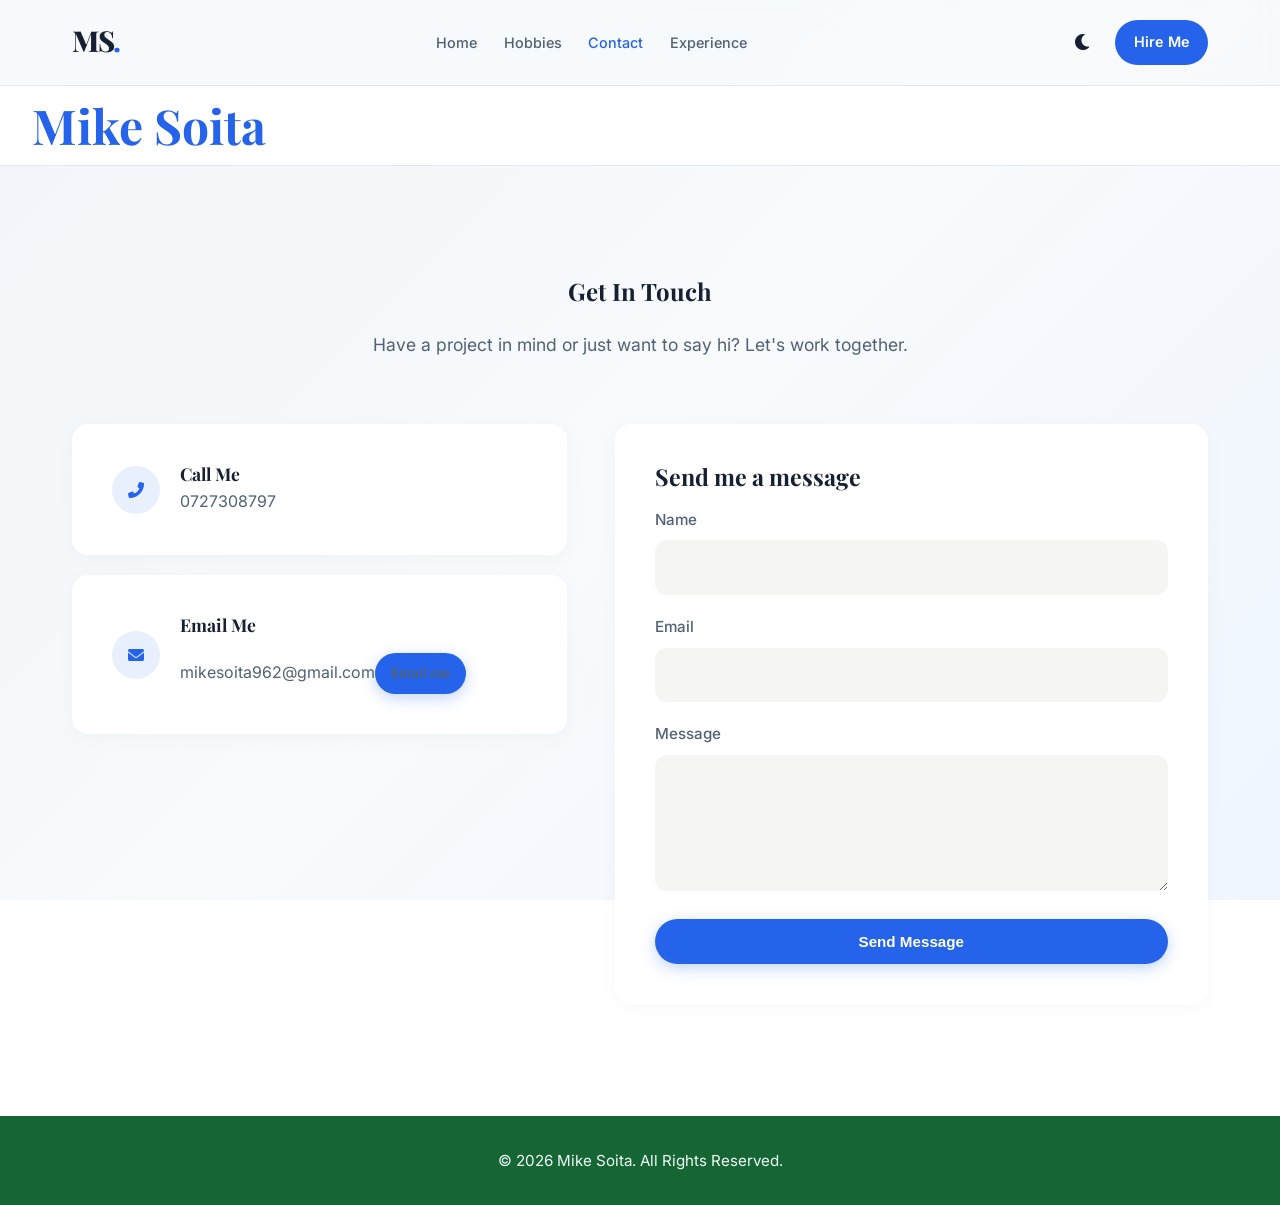
==== contact.html @ f93e0599 "Add dedicated contact page" ====
<!doctype html>
<html lang="en" data-theme="light"><head><meta charset="utf-8"><meta name="viewport" content="width=device-width,initial-scale=1"><title>Contact | Mike Soita</title><link rel="stylesheet" href="style.css"><link href="https://cdnjs.cloudflare.com/ajax/libs/font-awesome/6.0.0/css/all.min.css" rel="stylesheet"></head><body><header><nav aria-label="Primary navigation"><div class="logo"><a href="index.html" aria-label="Mike Soita home">MS<span>.</span></a></div><button class="menu-button" aria-label="Toggle navigation" aria-expanded="false"><i class="fas fa-bars"></i></button><ul class="nav-links"></ul><div class="nav-controls"><button id="theme-toggle" class="theme-toggle" aria-label="Toggle dark mode"><i class="fas fa-moon"></i></button><a class="btn-hire">Hire Me</a></div></nav></header><div class="site-name-banner"><p>Mike Soita</p></div><main><section class="contact"><div class="section-header"><h1>Get In Touch</h1><p>Have a project in mind or just want to say hi? Let's work together.</p></div><div class="contact-container"><div class="contact-info"><div class="contact-card content-block"><div class="icon"><i class="fas fa-phone-alt"></i></div><div class="contact-details"><h3>Call Me</h3><a href="tel:0727308797">0727308797</a></div></div><div class="contact-card content-block"><div class="icon"><i class="fas fa-envelope"></i></div><div class="contact-details"><h3>Email Me</h3><a href="mailto:mikesoita962@gmail.com">mikesoita962@gmail.com</a><a href="mailto:mikesoita962@gmail.com" class="btn btn-primary email-me">Email me</a></div></div></div><form class="contact-form content-block" onsubmit="event.preventDefault();alert('Message sent successfully!')"><h3>Send me a message</h3><div class="form-group"><label for="name">Name</label><input id="name" required></div><div class="form-group"><label for="email">Email</label><input id="email" type="email" required></div><div class="form-group"><label for="message">Message</label><textarea id="message" rows="4" required></textarea></div><button class="btn btn-primary submit-btn">Send Message</button></form></div></section></main><footer><div class="footer-bottom"><p id="copyright-year"></p></div></footer><script src="script.js"></script></body></html>
---- style.css ----
@import url('https://fonts.googleapis.com/css2?family=Inter:wght@400;500;600&family=Playfair+Display:wght@600;700;800&display=swap');

:root {
    --primary: #2563eb;
    --primary-dark: #1d4ed8;
    --primary-light: #60a5fa;
    --background: #f8fafc;
    --background-grad: linear-gradient(135deg, #f1f5f9 0%, #f8fafc 50%, #eff6ff 100%);
    --surface: #ffffff;
    --surface-light: #f5f5f4;
    --text: #172033;
    --text-muted: #526176;
    --border: rgba(37, 99, 235, .14);
    --shadow-sm: 0 4px 20px rgba(0, 0, 0, .03);
    --shadow-md: 0 8px 30px rgba(0, 0, 0, .06);
    --shadow-lg: 0 15px 40px rgba(0, 0, 0, .08);
    --radius: 16px;
}

[data-theme="dark"] {
    --background: #0f172a;
    --background-grad: linear-gradient(135deg, #172033 0%, #0f172a 50%, #172554 100%);
    --surface: #172033;
    --surface-light: #26334a;
    --text: #f8fafc;
    --text-muted: #b8c4d6;
    --border: rgba(96, 165, 250, .24);
    --shadow-sm: 0 4px 20px rgba(0, 0, 0, .4);
    --shadow-md: 0 8px 30px rgba(0, 0, 0, .6);
    --shadow-lg: 0 15px 40px rgba(0, 0, 0, .8);
}

* { box-sizing: border-box; margin: 0; padding: 0; }
html { scroll-behavior: smooth; scroll-padding-top: 90px; }
body { min-width: 320px; overflow-x: hidden; font-family: 'Inter', sans-serif; line-height: 1.7; color: var(--text); background: var(--background-grad) fixed; }
img { display: block; max-width: 100%; }
a { color: inherit; text-decoration: none; }
ul { list-style: none; }
h1, h2, h3, h4 { font-family: 'Playfair Display', serif; line-height: 1.15; }

header { position: sticky; top: 0; z-index: 1000; background: color-mix(in srgb, var(--background) 90%, transparent); backdrop-filter: blur(10px); }
nav { display: flex; align-items: center; justify-content: space-between; max-width: 1200px; margin: 0 auto; padding: 1.25rem 2rem; gap: 1.5rem; }
.logo a { font: 800 1.8rem/1 'Playfair Display', serif; letter-spacing: -.05em; }
.logo span { color: var(--primary); }
.nav-links { display: flex; align-items: center; gap: 1.65rem; }
.nav-links a { color: var(--text-muted); font-size: .9rem; font-weight: 500; }
.nav-links a:hover, .nav-links a:focus-visible, .nav-links a.active { color: var(--primary); }
.nav-controls { display: flex; align-items: center; gap: .75rem; }
.theme-toggle, .menu-button { display: inline-flex; align-items: center; justify-content: center; border: 0; background: transparent; color: var(--text); cursor: pointer; font-size: 1.15rem; min-height: 40px; min-width: 40px; }
.menu-button { display: none; }
.btn-hire, .btn { display: inline-flex; align-items: center; justify-content: center; border: 0; border-radius: 999px; cursor: pointer; font-weight: 600; }
.btn-hire { padding: .65rem 1.15rem; color: #fff; background: var(--primary); font-size: .9rem; }
.site-name-banner { padding: .75rem 2rem; background: var(--surface); border-top: 1px solid var(--border); border-bottom: 1px solid var(--border); }
.site-name-banner p { margin: 0; color: var(--primary); font: 700 clamp(1.75rem, 7vw, 48px)/1.15 'Playfair Display', serif; white-space: normal; overflow-wrap: normal; animation: none; }

section { max-width: 1200px; margin: 0 auto; padding: 7rem 2rem; }
.section-header { margin-bottom: 4rem; text-align: center; }
.section-header h2 { font-size: clamp(2.5rem, 5vw, 3.5rem); letter-spacing: -.01em; }
.section-header h2::after { display: block; width: 60px; height: 4px; margin: 20px auto 0; content: ''; background: var(--primary); }
.section-header p { max-width: 650px; margin: 1.5rem auto 0; color: var(--text-muted); font-size: 1.1rem; }
.content-block { background: var(--surface); border-radius: var(--radius); box-shadow: var(--shadow-sm); }

.hero { display: flex; align-items: center; justify-content: space-between; gap: 5rem; min-height: calc(100vh - 150px); }
.hero-image, .hero-content { flex: 1; }
.hero-image { display: flex; justify-content: center; }
.image-wrapper { width: min(100%, 420px); aspect-ratio: 1; overflow: hidden; border-radius: 50%; box-shadow: var(--shadow-lg); }
.image-wrapper img { width: 100%; height: 100%; object-fit: cover; }
.badge { display: inline-block; margin-bottom: 1rem; padding: .4rem 1rem; color: var(--primary); background: color-mix(in srgb, var(--primary) 10%, transparent); border-radius: 999px; font-size: .85rem; font-weight: 600; }
.hero h1 { margin-bottom: 1.25rem; font-size: clamp(3rem, 6vw, 4.5rem); letter-spacing: -.02em; }
.text-accent { display: block; color: var(--primary); }
.hero h2 { margin-bottom: 1.5rem; color: var(--text-muted); font-family: 'Inter', sans-serif; font-size: clamp(1.2rem, 2.5vw, 1.5rem); font-weight: 400; }
.summary { max-width: 600px; margin-bottom: 2.5rem; color: var(--text-muted); font-size: 1.1rem; }
.hero-buttons { display: flex; flex-wrap: wrap; gap: 1rem; margin-bottom: 2rem; }
.btn { padding: 14px 28px; font-size: .95rem; }
.btn-primary { color: #fff; background: var(--primary); box-shadow: 0 4px 15px rgba(37, 99, 235, .28); }
.btn-primary:hover, .btn-hire:hover { background: var(--primary-dark); }
.btn-outline { color: var(--text); background: var(--surface); box-shadow: var(--shadow-sm); }
.social-links-hero { display: flex; gap: 1.25rem; font-size: 1.35rem; }
.social-links-hero a { color: var(--text-muted); }
.social-links-hero a:hover { color: var(--primary); }

.about-grid { display: grid; grid-template-columns: 3fr 2fr; gap: 2rem; }
.about-text, .stat-item, .edu-card, .skill-category, .project-content, .contact-card, .contact-form, .timeline-item { padding: 2.5rem; }
.about-text h3, .skill-category h3, .project-content h3, .contact-form h3 { margin-bottom: 1rem; font-size: 1.45rem; }
.about-text p, .timeline-item p, .edu-card p, .project-content p, .contact-details a { color: var(--text-muted); }
.about-stats { display: grid; gap: 1.5rem; }
.stat-item { display: flex; flex-direction: column; justify-content: center; text-align: center; }
.stat-item h3 { margin-bottom: .5rem; color: var(--primary); font-size: 2.5rem; }
.timeline { display: grid; gap: 2rem; max-width: 850px; margin: 0 auto; }
.timeline-item { position: relative; text-align: center; }
.timeline-dot { display: none; }
.timeline-date, .edu-date { display: inline-block; margin-bottom: 1rem; color: var(--primary); font-size: .85rem; font-weight: 600; letter-spacing: .05em; text-transform: uppercase; }
.timeline-item h3 { margin-bottom: .35rem; font-size: 1.5rem; }
.timeline-item h4 { margin-bottom: 1rem; color: var(--primary); font-family: 'Inter', sans-serif; font-size: 1rem; }
.education-grid, .skills-grid, .project-grid { display: grid; gap: 2rem; }
.education-grid, .skills-grid { grid-template-columns: repeat(2, minmax(0, 1fr)); }
.edu-card { position: relative; overflow: hidden; }
.edu-card h3 { margin-bottom: .5rem; font-size: 1.4rem; }
.edu-card h4 { margin-bottom: .5rem; font-family: 'Inter', sans-serif; font-size: 1rem; font-weight: 500; }
.edu-icon { position: absolute; top: 1.5rem; right: 1.5rem; color: var(--primary-light); font-size: 1.8rem; opacity: .45; }
.skill-category h3 { display: flex; align-items: center; gap: .75rem; }
.skill-category h3 i { color: var(--primary); }
.skill-tags, .tech-stack { display: flex; flex-wrap: wrap; gap: .7rem; }
.skill-tags span, .tech-stack span { padding: .45rem .75rem; color: var(--text-muted); background: var(--surface-light); border-radius: 999px; font-size: .85rem; }
.project-grid { grid-template-columns: repeat(3, minmax(0, 1fr)); }
.project-card { display: flex; }
.project-content { display: flex; flex: 1; flex-direction: column; }
.project-content p { flex: 1; margin-bottom: 1.5rem; }
.tech-stack { margin-bottom: 1.75rem; }
.project-link { color: var(--primary); font-weight: 600; }
.project-link i { margin-left: .3rem; }
.contact-container { display: grid; grid-template-columns: 1fr 1.2fr; gap: 3rem; align-items: start; }
.contact-info { display: grid; gap: 1.25rem; }
.contact-card { display: flex; align-items: center; gap: 1.25rem; }
.contact-card .icon { display: grid; width: 48px; height: 48px; flex: 0 0 48px; place-items: center; color: var(--primary); background: color-mix(in srgb, var(--primary) 10%, transparent); border-radius: 50%; }
.contact-details h3 { margin-bottom: .25rem; font-size: 1.1rem; }
.email-me { margin-top: .85rem; padding: .55rem 1rem; font-size: .85rem; }
.form-group { margin-bottom: 1.2rem; }
.form-group label { display: block; margin-bottom: .5rem; color: var(--text-muted); font-size: .95rem; font-weight: 500; }
.form-group input, .form-group textarea { width: 100%; padding: .85rem 1rem; color: var(--text); background: var(--surface-light); border: 0; border-radius: 12px; font: inherit; }
.form-group input:focus, .form-group textarea:focus { outline: 2px solid var(--primary-light); outline-offset: 2px; }
.submit-btn { width: 100%; gap: .5rem; }

footer { padding: 2rem; color: #ecfdf5; background: #166534; }
.footer-bottom { max-width: 1200px; margin: 0 auto; color: #ecfdf5; text-align: center; font-size: .95rem; }

.hobbies-page { background: #eaf6ff; }
.hobbies-page[data-theme="dark"] { background: #0d1b2a; }
.hobbies-content { max-width: 760px; margin: 0 auto; padding: 2.5rem; background: color-mix(in srgb, var(--surface) 86%, transparent); border-radius: var(--radius); box-shadow: var(--shadow-sm); }
.hobbies-content h2 { margin-top: 2rem; font-size: 1.5rem; }
.hobbies-content h2:first-child { margin-top: 0; }
.hobby-list { margin: 1rem 0 0; padding-left: 1.5rem; }
.hobby-list li { margin-bottom: .85rem; }
.hobby-list-ordered { list-style: decimal; }
.hobby-list-unordered { list-style: disc; }
.hobby-empty-state { color: var(--text-muted); text-align: center; }

@media (prefers-reduced-motion: reduce) { *, *::before, *::after { scroll-behavior: auto !important; transition-duration: .01ms !important; animation-duration: .01ms !important; animation-iteration-count: 1 !important; } .site-name-banner p { animation: none; } }
@media (max-width: 1050px) { .nav-links { gap: 1rem; } .hero { gap: 3rem; } .project-grid { grid-template-columns: repeat(2, minmax(0, 1fr)); } }
@media (max-width: 850px) { .about-grid, .contact-container { grid-template-columns: 1fr; } .about-stats { grid-template-columns: repeat(2, minmax(0, 1fr)); } }
@media (max-width: 768px) { nav { padding: 1rem 1.5rem; } .menu-button { display: inline-flex; order: 3; } .nav-links { position: fixed; top: 72px; left: 0; display: none; width: 100%; padding: 2rem; flex-direction: column; gap: 1.25rem; background: var(--surface); box-shadow: var(--shadow-md); } .nav-links.active { display: flex; } .nav-controls { margin-left: auto; } .btn-hire { display: none; } .hero { flex-direction: column; min-height: auto; padding-top: 3rem; text-align: center; } .hero-image { order: -1; } .image-wrapper { width: min(100%, 320px); } .hero-buttons, .social-links-hero { justify-content: center; } .education-grid, .skills-grid, .project-grid { grid-template-columns: 1fr; } .site-name-banner p { font-size: clamp(1.5rem, 7vw, 2rem); } }
@media (max-width: 480px) { section { padding: 4rem 1.5rem; } .about-stats { grid-template-columns: 1fr; } .about-text, .stat-item, .edu-card, .skill-category, .project-content, .contact-card, .contact-form, .timeline-item, .hobbies-content { padding: 1.5rem; } }
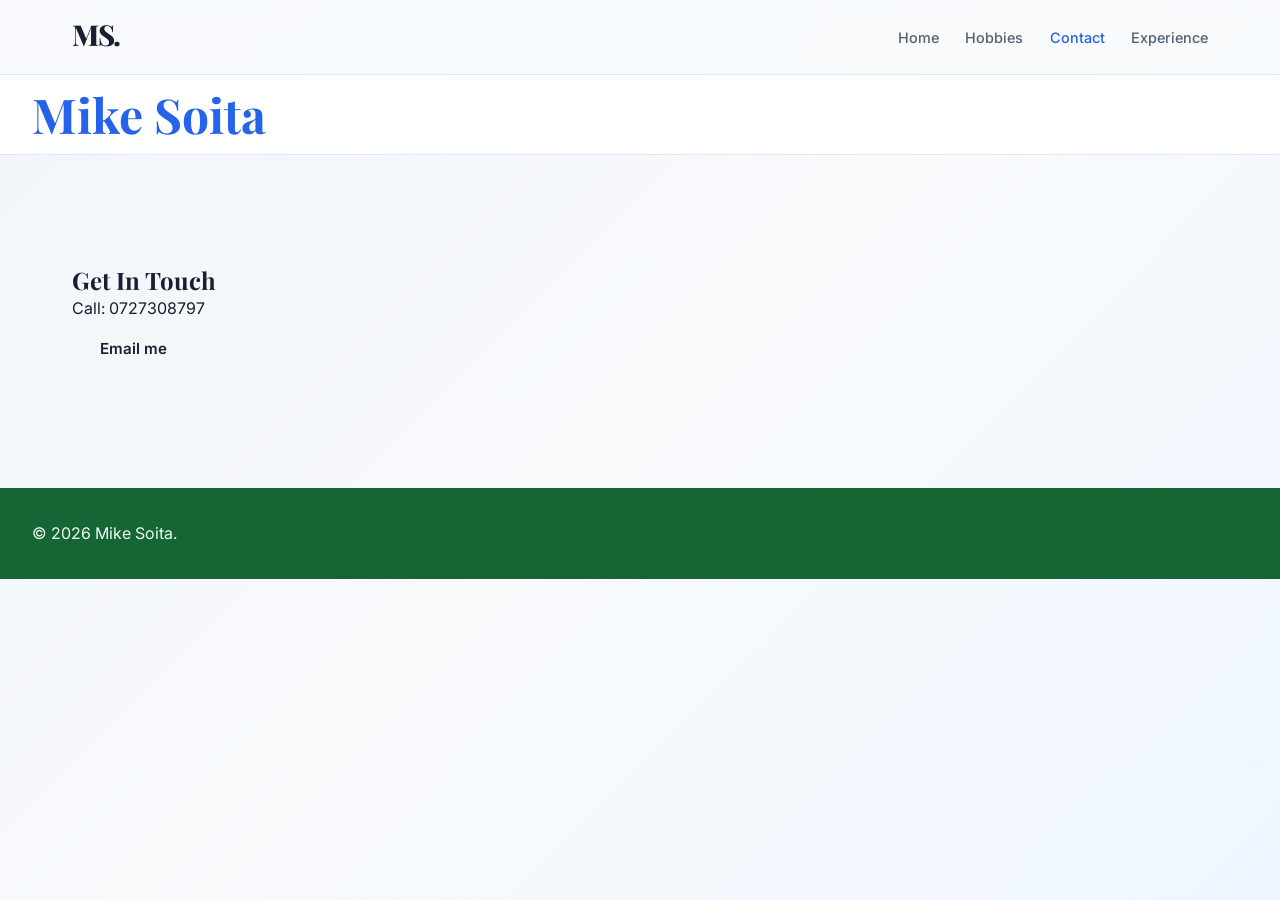
==== commit e841fa99: "Deploy Mike dedicated pages" ====
--- a/contact.html
+++ b/contact.html
@@ -1,2 +1 @@
-<!doctype html>
-<html lang="en" data-theme="light"><head><meta charset="utf-8"><meta name="viewport" content="width=device-width,initial-scale=1"><title>Contact | Mike Soita</title><link rel="stylesheet" href="style.css"><link href="https://cdnjs.cloudflare.com/ajax/libs/font-awesome/6.0.0/css/all.min.css" rel="stylesheet"></head><body><header><nav aria-label="Primary navigation"><div class="logo"><a href="index.html" aria-label="Mike Soita home">MS<span>.</span></a></div><button class="menu-button" aria-label="Toggle navigation" aria-expanded="false"><i class="fas fa-bars"></i></button><ul class="nav-links"></ul><div class="nav-controls"><button id="theme-toggle" class="theme-toggle" aria-label="Toggle dark mode"><i class="fas fa-moon"></i></button><a class="btn-hire">Hire Me</a></div></nav></header><div class="site-name-banner"><p>Mike Soita</p></div><main><section class="contact"><div class="section-header"><h1>Get In Touch</h1><p>Have a project in mind or just want to say hi? Let's work together.</p></div><div class="contact-container"><div class="contact-info"><div class="contact-card content-block"><div class="icon"><i class="fas fa-phone-alt"></i></div><div class="contact-details"><h3>Call Me</h3><a href="tel:0727308797">0727308797</a></div></div><div class="contact-card content-block"><div class="icon"><i class="fas fa-envelope"></i></div><div class="contact-details"><h3>Email Me</h3><a href="mailto:mikesoita962@gmail.com">mikesoita962@gmail.com</a><a href="mailto:mikesoita962@gmail.com" class="btn btn-primary email-me">Email me</a></div></div></div><form class="contact-form content-block" onsubmit="event.preventDefault();alert('Message sent successfully!')"><h3>Send me a message</h3><div class="form-group"><label for="name">Name</label><input id="name" required></div><div class="form-group"><label for="email">Email</label><input id="email" type="email" required></div><div class="form-group"><label for="message">Message</label><textarea id="message" rows="4" required></textarea></div><button class="btn btn-primary submit-btn">Send Message</button></form></div></section></main><footer><div class="footer-bottom"><p id="copyright-year"></p></div></footer><script src="script.js"></script></body></html>+<!doctype html><html lang="en"><head><meta charset="utf-8"><meta name="viewport" content="width=device-width,initial-scale=1"><title>Contact | Mike Soita</title><link rel="stylesheet" href="style.css"></head><body><header class="main-nav"><nav aria-label="Primary navigation"><div class="logo"><a href="index.html">MS.</a></div><button class="menu-button" aria-label="Toggle navigation">Menu</button><ul class="nav-links"><li><a href="index.html">Home</a></li><li><a href="hobbies.html">Hobbies</a></li><li><a class="active" aria-current="page" href="contact.html">Contact</a></li><li><a href="experience.html">Experience</a></li></ul></nav></header><div class="site-name-banner"><p>Mike Soita</p></div><main><section class="contact"><h1>Get In Touch</h1><p><a href="tel:0727308797">Call: 0727308797</a></p><p><a class="btn" href="mailto:mikesoita962@gmail.com">Email me</a></p></section></main><footer><p>© 2026 Mike Soita.</p></footer><script src="script.js"></script></body></html>
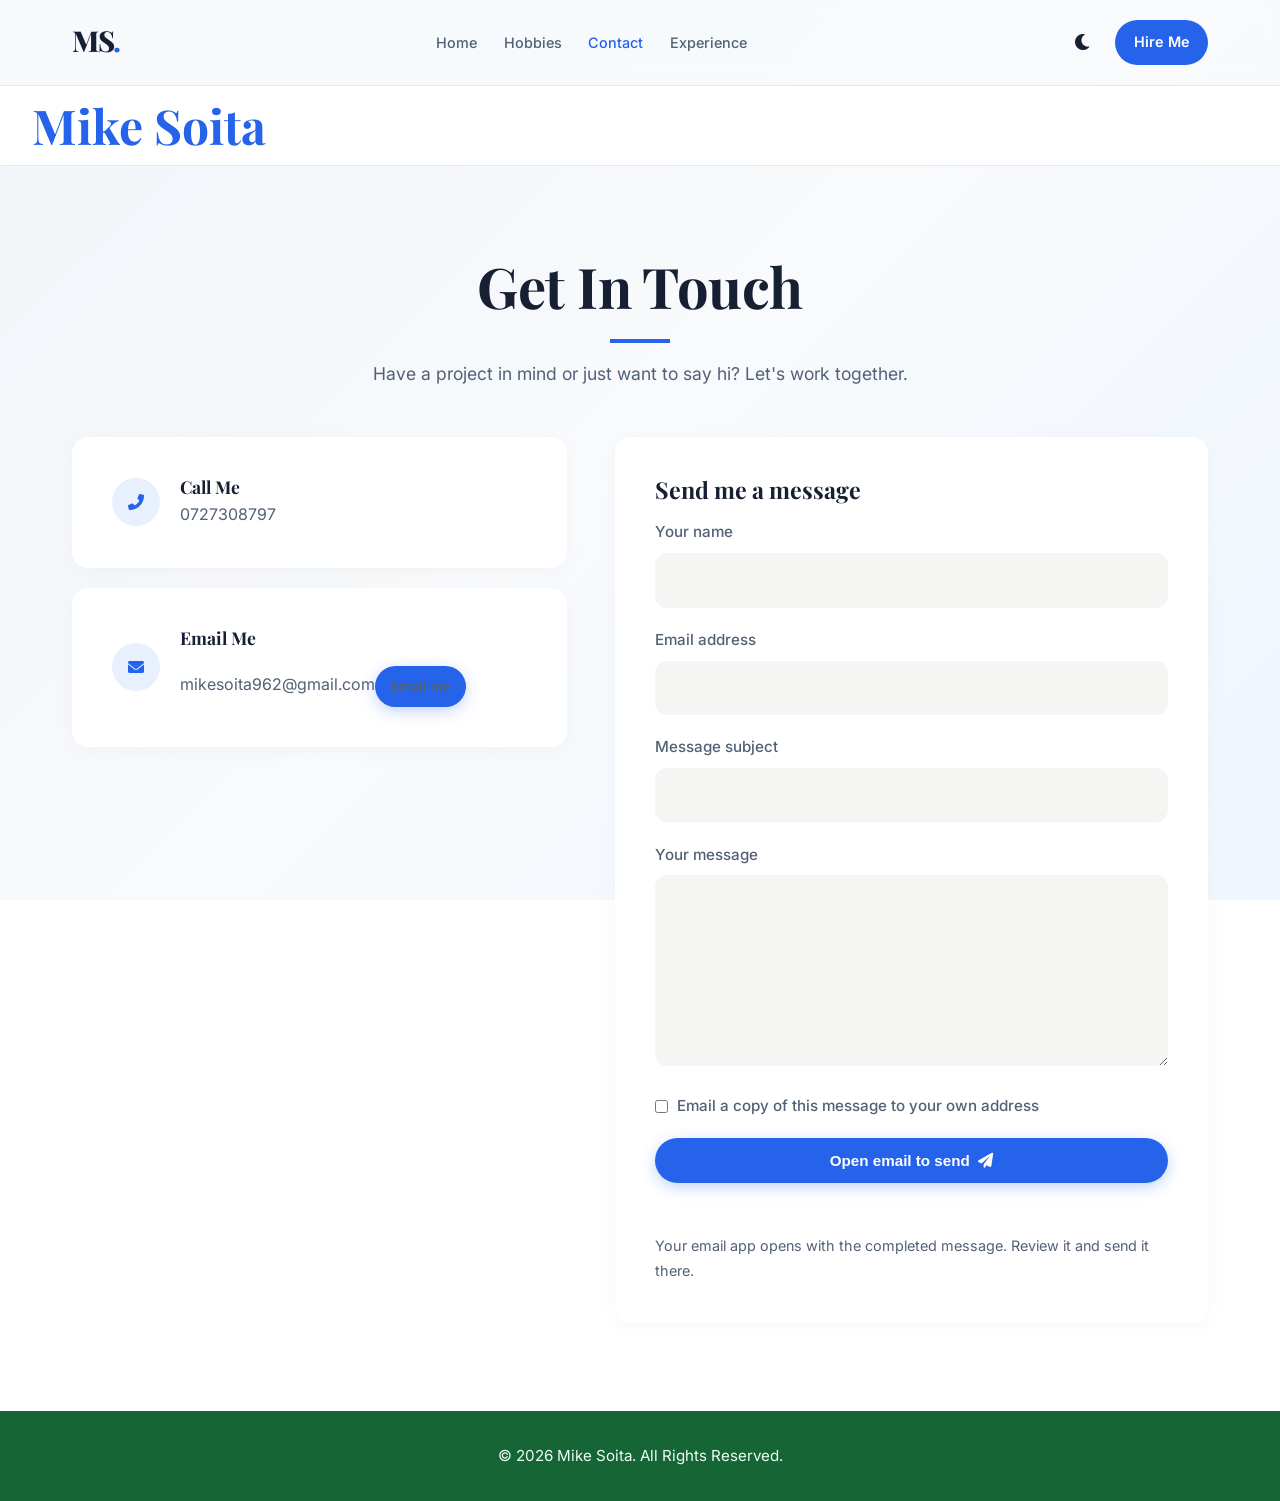
==== commit 476552c8: "Improve responsive layout and contact form" ====
--- a/contact.html
+++ b/contact.html
@@ -1 +1,47 @@
-<!doctype html><html lang="en"><head><meta charset="utf-8"><meta name="viewport" content="width=device-width,initial-scale=1"><title>Contact | Mike Soita</title><link rel="stylesheet" href="style.css"></head><body><header class="main-nav"><nav aria-label="Primary navigation"><div class="logo"><a href="index.html">MS.</a></div><button class="menu-button" aria-label="Toggle navigation">Menu</button><ul class="nav-links"><li><a href="index.html">Home</a></li><li><a href="hobbies.html">Hobbies</a></li><li><a class="active" aria-current="page" href="contact.html">Contact</a></li><li><a href="experience.html">Experience</a></li></ul></nav></header><div class="site-name-banner"><p>Mike Soita</p></div><main><section class="contact"><h1>Get In Touch</h1><p><a href="tel:0727308797">Call: 0727308797</a></p><p><a class="btn" href="mailto:mikesoita962@gmail.com">Email me</a></p></section></main><footer><p>© 2026 Mike Soita.</p></footer><script src="script.js"></script></body></html>+<!DOCTYPE html>
+<html lang="en" data-theme="light">
+<head>
+  <meta charset="UTF-8">
+  <meta name="viewport" content="width=device-width, initial-scale=1.0">
+  <meta name="description" content="Contact Mike Soita.">
+  <title>Contact | Mike Soita</title>
+  <link rel="stylesheet" href="style.css">
+  <link href="https://cdnjs.cloudflare.com/ajax/libs/font-awesome/6.0.0/css/all.min.css" rel="stylesheet">
+</head>
+<body>
+  <header class="main-nav">
+    <nav aria-label="Primary navigation">
+      <div class="logo"><a href="index.html" aria-label="Mike Soita home">MS<span>.</span></a></div>
+      <button class="menu-button" aria-label="Toggle navigation" aria-expanded="false"><i class="fas fa-bars" aria-hidden="true"></i></button>
+      <ul class="nav-links"><li><a href="index.html">Home</a></li><li><a href="hobbies.html">Hobbies</a></li><li><a href="contact.html" class="active" aria-current="page">Contact</a></li><li><a href="experience.html">Experience</a></li></ul>
+      <div class="nav-controls"><button id="theme-toggle" class="theme-toggle" aria-label="Toggle dark mode"><i class="fas fa-moon" aria-hidden="true"></i></button><a href="contact.html" class="btn-hire">Hire Me</a></div>
+    </nav>
+  </header>
+  <div class="site-name-banner" aria-label="Mike Soita"><p>Mike Soita</p></div>
+  <main>
+    <section class="contact" aria-labelledby="contact-title">
+      <div class="section-header"><h1 id="contact-title">Get In Touch</h1><p>Have a project in mind or just want to say hi? Let's work together.</p></div>
+      <div class="contact-container">
+        <div class="contact-info">
+          <div class="contact-card content-block"><div class="icon"><i class="fas fa-phone-alt" aria-hidden="true"></i></div><div class="contact-details"><h3>Call Me</h3><a href="tel:0727308797">0727308797</a></div></div>
+          <div class="contact-card content-block"><div class="icon"><i class="fas fa-envelope" aria-hidden="true"></i></div><div class="contact-details"><h3>Email Me</h3><a href="mailto:mikesoita962@gmail.com">mikesoita962@gmail.com</a><a href="mailto:mikesoita962@gmail.com" class="btn btn-primary email-me">Email me</a></div></div>
+        </div>
+        <form id="message-form" class="contact-form content-block">
+          <h3>Send me a message</h3>
+          <div class="form-group"><label for="sender-name">Your name</label><input id="sender-name" name="sender_name" type="text" autocomplete="name" required></div>
+          <div class="form-group"><label for="sender-email">Email address</label><input id="sender-email" name="sender_email" type="email" autocomplete="email" required></div>
+          <div class="form-group"><label for="message-subject">Message subject</label><input id="message-subject" name="subject" type="text" required></div>
+          <div class="form-group"><label for="message-body">Your message</label><textarea id="message-body" name="message" rows="6" required></textarea></div>
+          <div class="form-group form-check"><label><input type="checkbox" name="copy"> Email a copy of this message to your own address</label></div>
+          <button type="submit" class="btn btn-primary submit-btn">Open email to send <i class="fas fa-paper-plane" aria-hidden="true"></i></button>
+          <p id="message-status" class="form-status" role="status" aria-live="polite"></p>
+          <p class="form-help">Your email app opens with the completed message. Review it and send it there.</p>
+        </form>
+      </div>
+    </section>
+  </main>
+  <footer><div class="footer-bottom"><p id="copyright-year">&copy; 2026 Mike Soita. All Rights Reserved.</p></div></footer>
+  <script src="script.js"></script>
+  <script src="contact-form.js"></script>
+</body>
+</html>
--- a/style.css
+++ b/style.css
@@ -1,142 +1,21 @@
 @import url('https://fonts.googleapis.com/css2?family=Inter:wght@400;500;600&family=Playfair+Display:wght@600;700;800&display=swap');
 
-:root {
-    --primary: #2563eb;
-    --primary-dark: #1d4ed8;
-    --primary-light: #60a5fa;
-    --background: #f8fafc;
-    --background-grad: linear-gradient(135deg, #f1f5f9 0%, #f8fafc 50%, #eff6ff 100%);
-    --surface: #ffffff;
-    --surface-light: #f5f5f4;
-    --text: #172033;
-    --text-muted: #526176;
-    --border: rgba(37, 99, 235, .14);
-    --shadow-sm: 0 4px 20px rgba(0, 0, 0, .03);
-    --shadow-md: 0 8px 30px rgba(0, 0, 0, .06);
-    --shadow-lg: 0 15px 40px rgba(0, 0, 0, .08);
-    --radius: 16px;
-}
-
-[data-theme="dark"] {
-    --background: #0f172a;
-    --background-grad: linear-gradient(135deg, #172033 0%, #0f172a 50%, #172554 100%);
-    --surface: #172033;
-    --surface-light: #26334a;
-    --text: #f8fafc;
-    --text-muted: #b8c4d6;
-    --border: rgba(96, 165, 250, .24);
-    --shadow-sm: 0 4px 20px rgba(0, 0, 0, .4);
-    --shadow-md: 0 8px 30px rgba(0, 0, 0, .6);
-    --shadow-lg: 0 15px 40px rgba(0, 0, 0, .8);
-}
-
-* { box-sizing: border-box; margin: 0; padding: 0; }
-html { scroll-behavior: smooth; scroll-padding-top: 90px; }
-body { min-width: 320px; overflow-x: hidden; font-family: 'Inter', sans-serif; line-height: 1.7; color: var(--text); background: var(--background-grad) fixed; }
-img { display: block; max-width: 100%; }
-a { color: inherit; text-decoration: none; }
-ul { list-style: none; }
-h1, h2, h3, h4 { font-family: 'Playfair Display', serif; line-height: 1.15; }
-
-header { position: sticky; top: 0; z-index: 1000; background: color-mix(in srgb, var(--background) 90%, transparent); backdrop-filter: blur(10px); }
-nav { display: flex; align-items: center; justify-content: space-between; max-width: 1200px; margin: 0 auto; padding: 1.25rem 2rem; gap: 1.5rem; }
-.logo a { font: 800 1.8rem/1 'Playfair Display', serif; letter-spacing: -.05em; }
-.logo span { color: var(--primary); }
-.nav-links { display: flex; align-items: center; gap: 1.65rem; }
-.nav-links a { color: var(--text-muted); font-size: .9rem; font-weight: 500; }
-.nav-links a:hover, .nav-links a:focus-visible, .nav-links a.active { color: var(--primary); }
-.nav-controls { display: flex; align-items: center; gap: .75rem; }
-.theme-toggle, .menu-button { display: inline-flex; align-items: center; justify-content: center; border: 0; background: transparent; color: var(--text); cursor: pointer; font-size: 1.15rem; min-height: 40px; min-width: 40px; }
-.menu-button { display: none; }
-.btn-hire, .btn { display: inline-flex; align-items: center; justify-content: center; border: 0; border-radius: 999px; cursor: pointer; font-weight: 600; }
-.btn-hire { padding: .65rem 1.15rem; color: #fff; background: var(--primary); font-size: .9rem; }
-.site-name-banner { padding: .75rem 2rem; background: var(--surface); border-top: 1px solid var(--border); border-bottom: 1px solid var(--border); }
-.site-name-banner p { margin: 0; color: var(--primary); font: 700 clamp(1.75rem, 7vw, 48px)/1.15 'Playfair Display', serif; white-space: normal; overflow-wrap: normal; animation: none; }
-
-section { max-width: 1200px; margin: 0 auto; padding: 7rem 2rem; }
-.section-header { margin-bottom: 4rem; text-align: center; }
-.section-header h2 { font-size: clamp(2.5rem, 5vw, 3.5rem); letter-spacing: -.01em; }
-.section-header h2::after { display: block; width: 60px; height: 4px; margin: 20px auto 0; content: ''; background: var(--primary); }
-.section-header p { max-width: 650px; margin: 1.5rem auto 0; color: var(--text-muted); font-size: 1.1rem; }
-.content-block { background: var(--surface); border-radius: var(--radius); box-shadow: var(--shadow-sm); }
-
-.hero { display: flex; align-items: center; justify-content: space-between; gap: 5rem; min-height: calc(100vh - 150px); }
-.hero-image, .hero-content { flex: 1; }
-.hero-image { display: flex; justify-content: center; }
-.image-wrapper { width: min(100%, 420px); aspect-ratio: 1; overflow: hidden; border-radius: 50%; box-shadow: var(--shadow-lg); }
-.image-wrapper img { width: 100%; height: 100%; object-fit: cover; }
-.badge { display: inline-block; margin-bottom: 1rem; padding: .4rem 1rem; color: var(--primary); background: color-mix(in srgb, var(--primary) 10%, transparent); border-radius: 999px; font-size: .85rem; font-weight: 600; }
-.hero h1 { margin-bottom: 1.25rem; font-size: clamp(3rem, 6vw, 4.5rem); letter-spacing: -.02em; }
-.text-accent { display: block; color: var(--primary); }
-.hero h2 { margin-bottom: 1.5rem; color: var(--text-muted); font-family: 'Inter', sans-serif; font-size: clamp(1.2rem, 2.5vw, 1.5rem); font-weight: 400; }
-.summary { max-width: 600px; margin-bottom: 2.5rem; color: var(--text-muted); font-size: 1.1rem; }
-.hero-buttons { display: flex; flex-wrap: wrap; gap: 1rem; margin-bottom: 2rem; }
-.btn { padding: 14px 28px; font-size: .95rem; }
-.btn-primary { color: #fff; background: var(--primary); box-shadow: 0 4px 15px rgba(37, 99, 235, .28); }
-.btn-primary:hover, .btn-hire:hover { background: var(--primary-dark); }
-.btn-outline { color: var(--text); background: var(--surface); box-shadow: var(--shadow-sm); }
-.social-links-hero { display: flex; gap: 1.25rem; font-size: 1.35rem; }
-.social-links-hero a { color: var(--text-muted); }
-.social-links-hero a:hover { color: var(--primary); }
-
-.about-grid { display: grid; grid-template-columns: 3fr 2fr; gap: 2rem; }
-.about-text, .stat-item, .edu-card, .skill-category, .project-content, .contact-card, .contact-form, .timeline-item { padding: 2.5rem; }
-.about-text h3, .skill-category h3, .project-content h3, .contact-form h3 { margin-bottom: 1rem; font-size: 1.45rem; }
-.about-text p, .timeline-item p, .edu-card p, .project-content p, .contact-details a { color: var(--text-muted); }
-.about-stats { display: grid; gap: 1.5rem; }
-.stat-item { display: flex; flex-direction: column; justify-content: center; text-align: center; }
-.stat-item h3 { margin-bottom: .5rem; color: var(--primary); font-size: 2.5rem; }
-.timeline { display: grid; gap: 2rem; max-width: 850px; margin: 0 auto; }
-.timeline-item { position: relative; text-align: center; }
-.timeline-dot { display: none; }
-.timeline-date, .edu-date { display: inline-block; margin-bottom: 1rem; color: var(--primary); font-size: .85rem; font-weight: 600; letter-spacing: .05em; text-transform: uppercase; }
-.timeline-item h3 { margin-bottom: .35rem; font-size: 1.5rem; }
-.timeline-item h4 { margin-bottom: 1rem; color: var(--primary); font-family: 'Inter', sans-serif; font-size: 1rem; }
-.education-grid, .skills-grid, .project-grid { display: grid; gap: 2rem; }
-.education-grid, .skills-grid { grid-template-columns: repeat(2, minmax(0, 1fr)); }
-.edu-card { position: relative; overflow: hidden; }
-.edu-card h3 { margin-bottom: .5rem; font-size: 1.4rem; }
-.edu-card h4 { margin-bottom: .5rem; font-family: 'Inter', sans-serif; font-size: 1rem; font-weight: 500; }
-.edu-icon { position: absolute; top: 1.5rem; right: 1.5rem; color: var(--primary-light); font-size: 1.8rem; opacity: .45; }
-.skill-category h3 { display: flex; align-items: center; gap: .75rem; }
-.skill-category h3 i { color: var(--primary); }
-.skill-tags, .tech-stack { display: flex; flex-wrap: wrap; gap: .7rem; }
-.skill-tags span, .tech-stack span { padding: .45rem .75rem; color: var(--text-muted); background: var(--surface-light); border-radius: 999px; font-size: .85rem; }
-.project-grid { grid-template-columns: repeat(3, minmax(0, 1fr)); }
-.project-card { display: flex; }
-.project-content { display: flex; flex: 1; flex-direction: column; }
-.project-content p { flex: 1; margin-bottom: 1.5rem; }
-.tech-stack { margin-bottom: 1.75rem; }
-.project-link { color: var(--primary); font-weight: 600; }
-.project-link i { margin-left: .3rem; }
-.contact-container { display: grid; grid-template-columns: 1fr 1.2fr; gap: 3rem; align-items: start; }
-.contact-info { display: grid; gap: 1.25rem; }
-.contact-card { display: flex; align-items: center; gap: 1.25rem; }
-.contact-card .icon { display: grid; width: 48px; height: 48px; flex: 0 0 48px; place-items: center; color: var(--primary); background: color-mix(in srgb, var(--primary) 10%, transparent); border-radius: 50%; }
-.contact-details h3 { margin-bottom: .25rem; font-size: 1.1rem; }
-.email-me { margin-top: .85rem; padding: .55rem 1rem; font-size: .85rem; }
-.form-group { margin-bottom: 1.2rem; }
-.form-group label { display: block; margin-bottom: .5rem; color: var(--text-muted); font-size: .95rem; font-weight: 500; }
-.form-group input, .form-group textarea { width: 100%; padding: .85rem 1rem; color: var(--text); background: var(--surface-light); border: 0; border-radius: 12px; font: inherit; }
-.form-group input:focus, .form-group textarea:focus { outline: 2px solid var(--primary-light); outline-offset: 2px; }
-.submit-btn { width: 100%; gap: .5rem; }
-
-footer { padding: 2rem; color: #ecfdf5; background: #166534; }
-.footer-bottom { max-width: 1200px; margin: 0 auto; color: #ecfdf5; text-align: center; font-size: .95rem; }
-
-.hobbies-page { background: #eaf6ff; }
-.hobbies-page[data-theme="dark"] { background: #0d1b2a; }
-.hobbies-content { max-width: 760px; margin: 0 auto; padding: 2.5rem; background: color-mix(in srgb, var(--surface) 86%, transparent); border-radius: var(--radius); box-shadow: var(--shadow-sm); }
-.hobbies-content h2 { margin-top: 2rem; font-size: 1.5rem; }
-.hobbies-content h2:first-child { margin-top: 0; }
-.hobby-list { margin: 1rem 0 0; padding-left: 1.5rem; }
-.hobby-list li { margin-bottom: .85rem; }
-.hobby-list-ordered { list-style: decimal; }
-.hobby-list-unordered { list-style: disc; }
-.hobby-empty-state { color: var(--text-muted); text-align: center; }
-
-@media (prefers-reduced-motion: reduce) { *, *::before, *::after { scroll-behavior: auto !important; transition-duration: .01ms !important; animation-duration: .01ms !important; animation-iteration-count: 1 !important; } .site-name-banner p { animation: none; } }
-@media (max-width: 1050px) { .nav-links { gap: 1rem; } .hero { gap: 3rem; } .project-grid { grid-template-columns: repeat(2, minmax(0, 1fr)); } }
-@media (max-width: 850px) { .about-grid, .contact-container { grid-template-columns: 1fr; } .about-stats { grid-template-columns: repeat(2, minmax(0, 1fr)); } }
-@media (max-width: 768px) { nav { padding: 1rem 1.5rem; } .menu-button { display: inline-flex; order: 3; } .nav-links { position: fixed; top: 72px; left: 0; display: none; width: 100%; padding: 2rem; flex-direction: column; gap: 1.25rem; background: var(--surface); box-shadow: var(--shadow-md); } .nav-links.active { display: flex; } .nav-controls { margin-left: auto; } .btn-hire { display: none; } .hero { flex-direction: column; min-height: auto; padding-top: 3rem; text-align: center; } .hero-image { order: -1; } .image-wrapper { width: min(100%, 320px); } .hero-buttons, .social-links-hero { justify-content: center; } .education-grid, .skills-grid, .project-grid { grid-template-columns: 1fr; } .site-name-banner p { font-size: clamp(1.5rem, 7vw, 2rem); } }
-@media (max-width: 480px) { section { padding: 4rem 1.5rem; } .about-stats { grid-template-columns: 1fr; } .about-text, .stat-item, .edu-card, .skill-category, .project-content, .contact-card, .contact-form, .timeline-item, .hobbies-content { padding: 1.5rem; } }
+:root { --primary:#2563eb; --primary-dark:#1d4ed8; --primary-light:#60a5fa; --background:#f8fafc; --background-grad:linear-gradient(135deg,#f1f5f9 0%,#f8fafc 50%,#eff6ff 100%); --surface:#fff; --surface-light:#f5f5f4; --text:#172033; --text-muted:#526176; --border:rgba(37,99,235,.14); --shadow-sm:0 4px 20px rgba(0,0,0,.03); --shadow-md:0 8px 30px rgba(0,0,0,.06); --shadow-lg:0 15px 40px rgba(0,0,0,.08); --radius:16px; }
+[data-theme="dark"] { --background:#0f172a; --background-grad:linear-gradient(135deg,#172033 0%,#0f172a 50%,#172554 100%); --surface:#172033; --surface-light:#26334a; --text:#f8fafc; --text-muted:#b8c4d6; --border:rgba(96,165,250,.24); --shadow-sm:0 4px 20px rgba(0,0,0,.4); --shadow-md:0 8px 30px rgba(0,0,0,.6); --shadow-lg:0 15px 40px rgba(0,0,0,.8); }
+* { box-sizing:border-box; margin:0; padding:0; }
+html { scroll-behavior:smooth; scroll-padding-top:90px; }
+body { display:flex; flex-direction:column; min-width:320px; min-height:100vh; overflow-x:hidden; font-family:'Inter',sans-serif; line-height:1.7; color:var(--text); background:var(--background-grad) fixed; }
+main { flex:1 0 auto; } img { display:block; max-width:100%; } a { color:inherit; text-decoration:none; } ul { list-style:none; } h1,h2,h3,h4 { font-family:'Playfair Display',serif; line-height:1.15; }
+header { position:sticky; top:0; z-index:1000; background:color-mix(in srgb,var(--background) 90%,transparent); backdrop-filter:blur(10px); }
+nav { display:flex; align-items:center; justify-content:space-between; max-width:1200px; margin:0 auto; padding:1.25rem 2rem; gap:1.5rem; }.logo a { font:800 1.8rem/1 'Playfair Display',serif; letter-spacing:-.05em; }.logo span { color:var(--primary); }.nav-links { display:flex; align-items:center; gap:1.65rem; }.nav-links a { color:var(--text-muted); font-size:.9rem; font-weight:500; }.nav-links a:hover,.nav-links a:focus-visible,.nav-links a.active { color:var(--primary); }.nav-controls { display:flex; align-items:center; gap:.75rem; }.theme-toggle,.menu-button { display:inline-flex; align-items:center; justify-content:center; min-width:40px; min-height:40px; border:0; color:var(--text); background:transparent; cursor:pointer; font-size:1.15rem; }.menu-button { display:none; }.btn-hire,.btn { display:inline-flex; align-items:center; justify-content:center; border:0; border-radius:999px; cursor:pointer; font-weight:600; }.btn-hire { padding:.65rem 1.15rem; color:#fff; background:var(--primary); font-size:.9rem; }.site-name-banner { padding:.75rem 2rem; border-top:1px solid var(--border); border-bottom:1px solid var(--border); background:var(--surface); }.site-name-banner p { color:var(--primary); font:700 clamp(1.75rem,7vw,48px)/1.15 'Playfair Display',serif; }
+section { max-width:1200px; margin:0 auto; padding:clamp(3.5rem,7vw,5.5rem) 2rem; }.section-header { margin-bottom:clamp(2rem,4vw,3rem); text-align:center; }.section-header h1,.section-header h2 { font-size:clamp(2.3rem,5vw,3.5rem); letter-spacing:-.01em; }.section-header h1::after,.section-header h2::after { display:block; width:60px; height:4px; margin:20px auto 0; content:''; background:var(--primary); }.section-header p { max-width:650px; margin:1rem auto 0; color:var(--text-muted); font-size:1.1rem; }.content-block { background:var(--surface); border-radius:var(--radius); box-shadow:var(--shadow-sm); }
+.hero { display:flex; align-items:center; justify-content:space-between; gap:clamp(2rem,5vw,4rem); padding-top:clamp(3rem,5vw,4.5rem); padding-bottom:clamp(3rem,5vw,4.5rem); }.hero-image,.hero-content { flex:1; }.hero-image { display:flex; justify-content:center; }.image-wrapper { width:min(100%,420px); aspect-ratio:1; overflow:hidden; border-radius:50%; box-shadow:var(--shadow-lg); }.image-wrapper img { width:100%; height:100%; object-fit:cover; }.badge { display:inline-block; margin-bottom:1rem; padding:.4rem 1rem; color:var(--primary); background:color-mix(in srgb,var(--primary) 10%,transparent); border-radius:999px; font-size:.85rem; font-weight:600; }.hero h1 { margin-bottom:1.25rem; font-size:clamp(3rem,6vw,4.5rem); letter-spacing:-.02em; }.text-accent { display:block; color:var(--primary); }.hero h2 { margin-bottom:1.5rem; color:var(--text-muted); font-family:'Inter',sans-serif; font-size:clamp(1.2rem,2.5vw,1.5rem); font-weight:400; }.summary { max-width:600px; margin-bottom:2.5rem; color:var(--text-muted); font-size:1.1rem; }.hero-buttons { display:flex; flex-wrap:wrap; gap:1rem; margin-bottom:2rem; }.btn { padding:14px 28px; font-size:.95rem; }.btn-primary { color:#fff; background:var(--primary); box-shadow:0 4px 15px rgba(37,99,235,.28); }.btn-primary:hover,.btn-hire:hover { background:var(--primary-dark); }.btn-outline { color:var(--text); background:var(--surface); box-shadow:var(--shadow-sm); }.social-links-hero { display:flex; gap:1.25rem; font-size:1.35rem; }.social-links-hero a { color:var(--text-muted); }.social-links-hero a:hover { color:var(--primary); }
+.about-grid { display:grid; grid-template-columns:3fr 2fr; gap:2rem; }.about-text,.stat-item,.edu-card,.skill-category,.project-content,.contact-card,.contact-form,.timeline-item { padding:2.5rem; }.about-text h3,.skill-category h3,.project-content h3,.contact-form h3 { margin-bottom:1rem; font-size:1.45rem; }.about-text p,.timeline-item p,.edu-card p,.project-content p,.contact-details a { color:var(--text-muted); }.about-stats { display:grid; gap:1.5rem; }.stat-item { display:flex; flex-direction:column; justify-content:center; text-align:center; }.stat-item h3 { margin-bottom:.5rem; color:var(--primary); font-size:2.5rem; }.education-grid,.skills-grid,.project-grid { display:grid; gap:2rem; }.education-grid,.skills-grid { grid-template-columns:repeat(2,minmax(0,1fr)); }.edu-card { position:relative; overflow:hidden; }.edu-card h3 { margin-bottom:.5rem; font-size:1.4rem; }.edu-card h4 { margin-bottom:.5rem; font-family:'Inter',sans-serif; font-size:1rem; font-weight:500; }.edu-icon { position:absolute; top:1.5rem; right:1.5rem; color:var(--primary-light); font-size:1.8rem; opacity:.45; }.skill-category h3 { display:flex; align-items:center; gap:.75rem; }.skill-category h3 i { color:var(--primary); }.skill-tags,.tech-stack { display:flex; flex-wrap:wrap; gap:.7rem; }.skill-tags span,.tech-stack span { padding:.45rem .75rem; color:var(--text-muted); background:var(--surface-light); border-radius:999px; font-size:.85rem; }
+.experience { padding-bottom:2.5rem; }.personal-experience { padding-top:1.5rem; }.experience .section-header,.personal-experience .section-header { margin-bottom:2rem; }.timeline { display:grid; gap:1.5rem; max-width:850px; margin:0 auto; }.timeline-item { text-align:center; }.timeline-date,.edu-date { display:inline-block; margin-bottom:1rem; color:var(--primary); font-size:.85rem; font-weight:600; letter-spacing:.05em; text-transform:uppercase; }.timeline-item h3 { margin-bottom:.35rem; font-size:1.5rem; }.timeline-item h4 { margin-bottom:1rem; color:var(--primary); font-family:'Inter',sans-serif; font-size:1rem; }.table-wrapper { overflow-x:auto; }.cv-table { width:100%; border-collapse:collapse; }.cv-table th,.cv-table td { padding:1rem; border-bottom:1px solid var(--border); text-align:left; }.cv-table th { color:var(--primary); }
+.contact-container { display:grid; grid-template-columns:1fr 1.2fr; gap:3rem; align-items:start; }.contact-info { display:grid; gap:1.25rem; }.contact-card { display:flex; align-items:center; gap:1.25rem; }.contact-card .icon { display:grid; width:48px; height:48px; flex:0 0 48px; place-items:center; color:var(--primary); background:color-mix(in srgb,var(--primary) 10%,transparent); border-radius:50%; }.contact-details h3 { margin-bottom:.25rem; font-size:1.1rem; }.email-me { margin-top:.85rem; padding:.55rem 1rem; font-size:.85rem; }.form-group { margin-bottom:1.2rem; }.form-group label { display:block; margin-bottom:.5rem; color:var(--text-muted); font-size:.95rem; font-weight:500; }.form-group input,.form-group textarea { width:100%; padding:.85rem 1rem; color:var(--text); background:var(--surface-light); border:0; border-radius:12px; font:inherit; }.form-group input:focus,.form-group textarea:focus { outline:2px solid var(--primary-light); outline-offset:2px; }.form-check label { display:flex; align-items:flex-start; gap:.6rem; }.form-check input { width:auto; margin-top:.4rem; }.submit-btn { width:100%; gap:.5rem; }.form-status { min-height:1.7rem; margin-top:1rem; color:var(--text-muted); }.form-help { margin-top:.5rem; color:var(--text-muted); font-size:.9rem; }
+footer { margin-top:auto; padding:2rem; color:#ecfdf5; background:#166534; }.footer-bottom { max-width:1200px; margin:0 auto; color:#ecfdf5; text-align:center; font-size:.95rem; }.hobbies-page { background:#eaf6ff; }.hobbies-page[data-theme="dark"] { background:#0d1b2a; }.hobbies { padding-top:clamp(3rem,5vw,4rem); padding-bottom:clamp(3rem,5vw,4rem); }.hobbies .section-header { margin-bottom:2rem; }.hobbies-content { max-width:760px; margin:0 auto; padding:clamp(1.5rem,4vw,2.5rem); background:color-mix(in srgb,var(--surface) 86%,transparent); border-radius:var(--radius); box-shadow:var(--shadow-sm); }.hobbies-content h2 { margin-top:1.5rem; font-size:1.5rem; }.hobbies-content h2:first-child { margin-top:0; }.hobby-list { margin:.75rem 0 0; padding-left:1.5rem; }.hobby-list li { margin-bottom:.6rem; }.hobby-list-ordered { list-style:decimal; }.hobby-list-unordered { list-style:disc; }
+@media (prefers-reduced-motion:reduce) { *,*::before,*::after { scroll-behavior:auto!important; transition-duration:.01ms!important; animation-duration:.01ms!important; animation-iteration-count:1!important; } }
+@media (max-width:1050px) { .nav-links { gap:1rem; }.hero { gap:3rem; }.project-grid { grid-template-columns:repeat(2,minmax(0,1fr)); } }
+@media (max-width:850px) { .about-grid,.contact-container { grid-template-columns:1fr; }.about-stats { grid-template-columns:repeat(2,minmax(0,1fr)); } }
+@media (max-width:768px) { nav { padding:1rem 1.5rem; }.menu-button { display:inline-flex; order:3; }.nav-links { position:fixed; top:72px; left:0; display:none; width:100%; padding:2rem; flex-direction:column; gap:1.25rem; background:var(--surface); box-shadow:var(--shadow-md); }.nav-links.active { display:flex; }.nav-controls { margin-left:auto; }.btn-hire { display:none; }.hero { flex-direction:column; text-align:center; }.hero-image { order:-1; }.image-wrapper { width:min(100%,320px); }.hero-buttons,.social-links-hero { justify-content:center; }.education-grid,.skills-grid,.project-grid { grid-template-columns:1fr; }.site-name-banner p { font-size:clamp(1.5rem,7vw,2rem); } }
+@media (max-width:480px) { section { padding:3rem 1.5rem; }.about-stats { grid-template-columns:1fr; }.about-text,.stat-item,.edu-card,.skill-category,.project-content,.contact-card,.contact-form,.timeline-item,.hobbies-content { padding:1.5rem; }.cv-table th,.cv-table td { padding:.75rem; font-size:.9rem; } }
